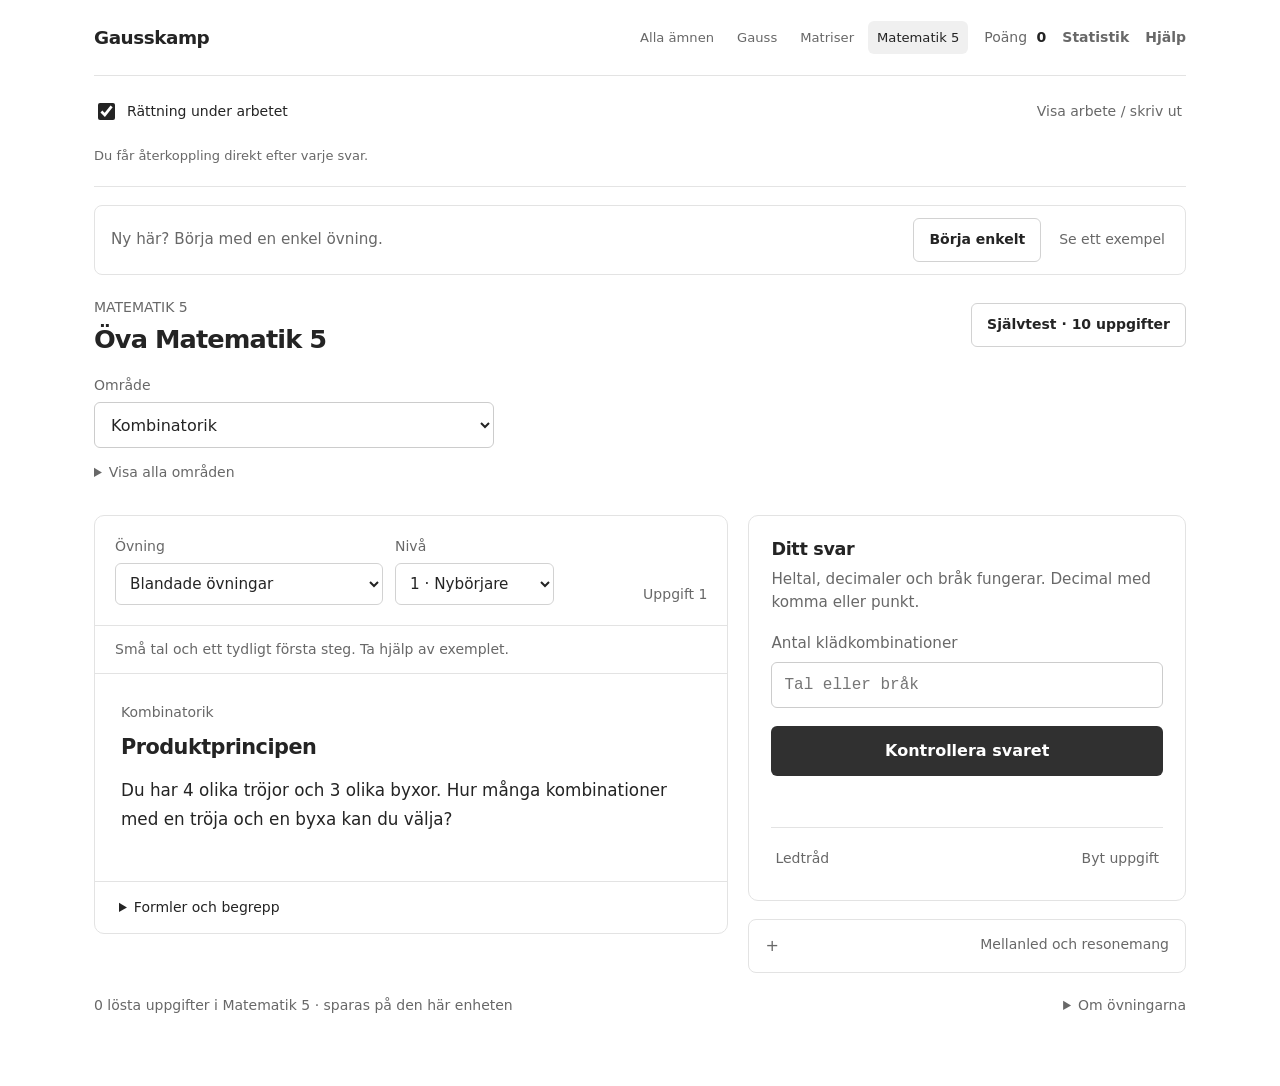
==== math5/index.html @ 0aa0fe4c "Changes" ====
<!doctype html>
<html lang="sv">
  <head>
    <meta charset="utf-8" />
    <meta content="width=device-width, initial-scale=1" name="viewport" />
    <meta content="#242424" name="theme-color" />
    <meta
      content="Öva Matematik 5: kombinatorik, mängdlära, differentialekvationer, derivata och integraler."
      name="description"
    />
    <title>Matematik 5 · Gausskamp</title>
    <link
      href="data:image/svg+xml,%3Csvg xmlns='http://www.w3.org/2000/svg' viewBox='0 0 64 64'%3E%3Crect width='64' height='64' rx='12' fill='%23242424'/%3E%3Cpath d='M14 16v32m36-32v32M22 23h20M22 32h20M22 41h20' stroke='%23ffffff' stroke-width='4' fill='none'/%3E%3C/svg%3E"
      rel="icon"
      type="image/svg+xml"
    />
    <link href="../style.css" rel="stylesheet" />
    <script defer="True" src="../js/shared/shared-utils.js"></script>
    <script defer="True" src="../js/shared/work-review.js"></script>
    <script defer="True" src="../js/shared/practice-shell.js"></script>
    <script defer="True" src="../js/shared/app-api.js"></script>
    <script defer="True" src="../js/math5/math5-engine-generators.js"></script>
    <script defer="True" src="../js/math5/math5-engine.js"></script>
    <script defer="True" src="../js/math5/math5.js"></script>
    <script defer="True" src="../js/shared/learning-guide.js"></script>
    <script defer="True" src="../js/shared/page-entry.js"></script>
  </head>
  <body data-topic="math5">
    <div class="app">
      <header class="site-header">
        <div aria-label="Gausskamp" class="brand">Gausskamp</div>
        <nav aria-label="Övningssidor" class="page-nav">
          <a href="../index.html">Alla ämnen</a><a href="../gauss/">Gauss</a
          ><a href="../matrix/">Matriser</a
          ><a aria-current="page" href="../math5/">Matematik 5</a>
        </nav>
        <div class="header-actions">
          <span class="score-label">Poäng <strong id="score">0</strong></span
          ><button
            aria-label="Visa statistik"
            class="icon-button"
            id="statsButton"
            title="Statistik"
          >
            Statistik</button
          ><button
            aria-label="Visa hjälp"
            class="icon-button"
            id="helpButton"
            title="Hjälp"
          >
            Hjälp
          </button>
        </div>
      </header>
      <div class="work-settings">
        <label
          ><input checked="" id="autoGrade" type="checkbox" /> Rättning under
          arbetet</label
        ><button class="line-button" id="reviewWork">
          Visa arbete / skriv ut
        </button>
        <p id="gradingDescription">
          Du får återkoppling direkt efter varje svar.
        </p>
      </div>
      <section aria-label="Kom igång" class="beginner-start" id="beginnerStart">
        <div class="beginner-start-row">
          <span>Ny här? Börja med en enkel övning.</span
          ><button class="outline-button" id="startSimple">Börja enkelt</button
          ><button
            aria-controls="beginnerExample"
            aria-expanded="false"
            class="line-button"
            id="showGuide"
          >
            Se ett exempel
          </button>
        </div>
        <details class="beginner-example" id="beginnerExample">
          <summary id="guideTitle">Gausselimination, en rad i taget</summary>
          <p id="guideIntro"></p>
          <ol id="guideSteps"></ol>
          <p class="guide-before" id="guideBefore"></p>
        </details>
      </section>
      <section aria-label="Matematik 5" id="math5Surface">
        <div class="course-heading">
          <div>
            <span class="eyebrow">MATEMATIK 5</span>
            <h1>Öva Matematik 5</h1>
          </div>
          <button class="outline-button" id="m5StartTest">
            Självtest · 10 uppgifter
          </button>
        </div>
        <label class="m5-mobile-category" for="m5Area"
          >Område<select id="m5Area"></select
        ></label>
        <details class="area-chooser" id="m5AreaChooser">
          <summary>Visa alla områden</summary>
          <div aria-label="Områden" class="course-topics" id="m5Topics"></div>
        </details>
        <div class="m5-test-bar" hidden="" id="m5TestBar">
          <strong id="m5TestProgress"></strong
          ><span>Rättning när alla svar är sparade.</span
          ><button class="line-button" id="m5EndTest">Avsluta testet</button>
        </div>
        <div class="m5-workspace" id="m5Workspace">
          <main class="board m5-question">
            <div class="board-toolbar">
              <div class="selectors">
                <label>Övning<select id="m5Kind"></select></label
                ><label
                  >Nivå<select id="m5Level">
                    <option value="1">1 · Nybörjare</option>
                    <option value="2">2 · Grund</option>
                    <option value="3">3 · Fortsättning</option>
                    <option value="4">4 · Utmaning</option>
                    <option value="5">5 · Fördjupning</option>
                  </select></label
                >
              </div>
              <span class="m5-task-number" id="m5TaskNumber"></span>
            </div>
            <p class="level-description" id="m5LevelDescription"></p>
            <div class="m5-problem">
              <span class="eyebrow" id="m5CategoryLabel"></span>
              <h2 id="m5QuestionTitle"></h2>
              <p id="m5Prompt"></p>
              <div class="m5-context" id="m5Context"></div>
              <div class="m5-diagram" hidden="" id="m5Diagram"></div>
            </div>
            <details class="m5-reference" id="m5Reference">
              <summary>Formler och begrepp</summary>
              <p id="m5Rule"></p>
            </details>
          </main>
          <aside class="play-column">
            <section class="entry-panel">
              <h2>Ditt svar</h2>
              <p id="m5AnswerInstruction">Skriv egna svar i fälten.</p>
              <div class="m5-fields" id="m5Fields"></div>
              <button class="submit-button" id="m5Submit">
                Kontrollera svaret</button
              ><button class="line-button final-grade" id="m5Grade">
                Rätta svaret
              </button>
              <div
                aria-live="polite"
                class="feedback"
                id="m5Feedback"
                role="status"
              ></div>
              <div class="board-actions">
                <button class="line-button" id="m5Hint">Ledtråd</button
                ><button class="line-button" hidden="" id="m5SolutionButton">
                  Visa lösningsförslag</button
                ><button class="line-button" id="m5Next">Ny uppgift</button>
              </div>
              <p class="m5-hint" hidden="" id="m5HintText"></p>
            </section>
            <details class="history-panel m5-notebook" id="m5Notebook">
              <summary>Mellanled och resonemang</summary>
              <label for="m5Notes">Skriv hur du tänker</label
              ><textarea
                id="m5Notes"
                placeholder="Ett steg per rad…"
                rows="6"
              ></textarea>
              <p>
                Sparas automatiskt och följer med vid utskrift. Fritexten rättas
                inte automatiskt.
              </p>
            </details>
          </aside>
        </div>
        <div class="level-suggestion" hidden="" id="m5LevelSuggestion">
          <p id="m5LevelSuggestionText"></p>
          <button class="outline-button" id="m5LevelUp">
            Prova nästa nivå
          </button>
        </div>
        <section class="m5-solution" hidden="" id="m5Solution">
          <h2>Lösningsförslag</h2>
          <ol id="m5SolutionSteps"></ol>
          <p hidden="" id="m5ProofNotice">
            Kontrollpunkterna rättas automatiskt. Jämför ditt eget bevis med
            lösningsförslaget; resonemanget bedömer du själv.
          </p>
        </section>
        <section
          aria-live="polite"
          class="m5-test-summary"
          hidden=""
          id="m5TestSummary"
        >
          <div class="course-heading">
            <div>
              <span class="eyebrow">SJÄLVTEST</span>
              <h2 id="m5SummaryTitle"></h2>
              <p id="m5SummaryText"></p>
            </div>
            <button class="submit-button" id="m5FinishTest">
              Rätta testet
            </button>
          </div>
          <div id="m5TestResults"></div>
          <div class="board-actions">
            <button class="outline-button" hidden="" id="m5Retry">
              Öva på misstagen</button
            ><button class="line-button" id="m5BackPractice">
              Till fri träning</button
            ><button class="line-button" id="m5PrintTest">
              Visa arbete / skriv ut
            </button>
          </div>
        </section>
        <div class="m5-footer">
          <span id="m5Progress"></span>
          <details>
            <summary>Om övningarna</summary>
            <p>
              Övningar för Matematik 5: diskret matematik,
              differentialekvationer och fördjupning i derivata och integraler.
              Grafteori är ett extraområde. Nivåerna anger övningens svårighet,
              inte betyg. Bevis tränas med kontrollpunkter och eget resonemang.
            </p>
            <a
              href="https://syllabuswebb.skolverket.se/subject/MAT/10/pdf"
              rel="noopener"
              target="_blank"
              >Kursinnehåll hos Skolverket</a
            >
          </details>
        </div>
      </section>
    </div>
    <div class="overlay" hidden="" id="helpOverlay">
      <div
        aria-labelledby="helpTitle"
        aria-modal="true"
        class="modal"
        role="dialog"
      >
        <button aria-label="Stäng" class="modal-close" id="helpClose">×</button
        ><span class="eyebrow">SÅ SPELAR DU</span>
        <h2 id="helpTitle">En rad i taget.</h2>
        <div class="help-list">
          <div>
            <b>01</b>
            <p>Gör vänster sida av matrisen till identitetsmatrisen I.</p>
          </div>
          <div>
            <b>02</b>
            <p>
              Välj en rad och skriv resultatet av
              <strong>en</strong> radoperation. Du får multiplicera raden, lägga
              till en multipel av en annan rad eller byta två rader.
            </p>
          </div>
          <div>
            <b>03</b>
            <p>
              Fyll i hela raden. Skriv heltal eller bråk som
              <strong>−3/2</strong>. Spelet kontrollerar ditt steg, inte vilken
              metod du valde.
            </p>
          </div>
        </div>
        <p class="help-extra">
          På dator: Tab flyttar mellan fält, Enter kontrollerar. På telefon:
          tryck på en rad i matrisen för att välja den. Ledtrådar ges i tre
          nivåer.
        </p>
        <button class="submit-button" id="helpDone">
          Tillbaka till spelet
        </button>
      </div>
    </div>
    <div class="overlay" hidden="" id="statsOverlay">
      <div
        aria-labelledby="statsTitle"
        aria-modal="true"
        class="modal"
        role="dialog"
      >
        <button aria-label="Stäng" class="modal-close" id="statsClose">×</button
        ><span class="eyebrow">DIN STATISTIK</span>
        <h2 id="statsTitle">Så går det.</h2>
        <div class="stats-grid">
          <div>
            <strong id="statSolved">0</strong><span>Lösta uppgifter</span>
          </div>
          <div><strong id="statBest">0</strong><span>Bästa svit</span></div>
          <div>
            <strong id="statChallenge">—</strong><span>Bästa tidskamp</span>
          </div>
          <div><strong id="statDaily">—</strong><span>Dagens bästa</span></div>
        </div>
        <p class="help-extra">Resultaten sparas på den här enheten.</p>
        <button class="submit-button" id="statsDone">Fortsätt spela</button>
      </div>
    </div>
    <div class="overlay" hidden="" id="confirmOverlay">
      <div
        aria-labelledby="confirmTitle"
        aria-modal="true"
        class="modal compact"
        role="dialog"
      >
        <h2 id="confirmTitle">Byta uppgift?</h2>
        <p>Din påbörjade lösning och inmatning ersätts.</p>
        <div class="confirm-actions">
          <button class="line-button" id="cancelReplace">
            Fortsätt med uppgiften</button
          ><button class="submit-button" id="confirmReplace">
            Byt uppgift
          </button>
        </div>
      </div>
    </div>
    <div class="overlay" hidden="" id="reviewOverlay">
      <section
        aria-labelledby="reviewTitle"
        aria-modal="true"
        class="modal work-modal"
        role="dialog"
      >
        <div class="review-toolbar">
          <h2 id="reviewTitle">Ditt arbete</h2>
          <button class="line-button" id="printWork">
            Skriv ut / spara PDF</button
          ><button class="line-button" id="closeReview">Stäng</button>
        </div>
        <p class="review-intro">
          Alla sparade steg, samlade per uppgift. De senaste 30 uppgifterna
          sparas på den här enheten.
        </p>
        <div id="workReports"></div>
      </section>
    </div>
  </body>
</html>
---- style.css ----
:root {
  --ink: #242424;
  --muted: #686868;
  --blue: #303030;
  --cream: #ffffff;
  --paper: #fff;
  --line: #e3e3e3;
  --gold: #efefef;
  --green: #286a50;
  --red: #a43e35;
  --sans: ui-sans-serif, system-ui, -apple-system, BlinkMacSystemFont, "Segoe UI", sans-serif;
  --serif: var(--sans);
  font: 16px/1.5 var(--sans);
  color: var(--ink);
  background: var(--cream);
}
* {
  box-sizing: border-box;
}
html {
  background: #fff;
  color-scheme: light;
}
body {
  margin: 0;
  background: #fff;
  color: #242424;
  min-height: 100vh;
  min-height: 100dvh;
  color-scheme: light;
}
button,
input,
select {
  font: inherit;
}
button {
  cursor: pointer;
}
button:focus-visible,
input:focus-visible,
select:focus-visible,
summary:focus-visible {
  outline: 3px solid #a4a4a4;
  outline-offset: 3px;
}
button:disabled,
select:disabled {
  opacity: 0.48;
  cursor: not-allowed;
}
[hidden] {
  display: none !important;
}
.app {
  background: #fff;
  color: #242424;
  min-height: 100vh;
  min-height: 100dvh;
  max-width: 1140px;
  margin: auto;
  padding: 0 24px 48px;
}
.site-header {
  display: flex;
  align-items: center;
  justify-content: space-between;
  gap: 16px;
  height: 76px;
  border-bottom: 1px solid var(--line);
}
.brand {
  font-size: 1.15rem;
  font-weight: 750;
  letter-spacing: -0.025em;
}
.header-actions {
  display: flex;
  gap: 16px;
  align-items: center;
}
.score-label {
  font-size: 0.875rem;
  color: var(--muted);
  white-space: nowrap;
}
.score-label strong {
  color: var(--ink);
  font-weight: 650;
  margin-left: 5px;
}
.icon-button {
  background: none;
  border: 0;
  padding: 9px 0;
  color: var(--muted);
  font-size: 0.875rem;
  font-weight: 550;
}
.icon-button:hover {
  color: var(--blue);
}
.mode-nav {
  display: flex;
  gap: 6px;
  align-items: center;
  flex-wrap: wrap;
  padding: 20px 0 0;
}
.mode {
  border: 0;
  background: transparent;
  color: var(--muted);
  border-radius: 7px;
  font-size: 0.875rem;
  padding: 10px 14px;
  font-weight: 550;
  min-height: 42px;
}
.mode.active {
  background: #e9e9e9;
  color: var(--blue);
  font-weight: 650;
}
.mode:hover {
  background: #efefef;
}
.custom-mode {
  margin-left: auto;
}
.game-banner {
  display: flex;
  justify-content: space-between;
  gap: 20px;
  align-items: end;
  padding: 24px 0 20px;
}
.eyebrow {
  font-size: 0.875rem;
  color: var(--muted);
  font-weight: 450;
  letter-spacing: 0;
}
h1 {
  font-size: 1.6rem;
  line-height: 1.25;
  font-weight: 650;
  letter-spacing: -0.035em;
  margin: 7px 0;
}
#gameDescription {
  margin: 0;
  color: var(--muted);
  font-size: 0.95rem;
}
.banner-side {
  color: var(--muted);
  font-size: 0.875rem;
  white-space: nowrap;
  padding-bottom: 2px;
}
.challenge-hud {
  display: flex;
  align-items: center;
  justify-content: space-between;
  gap: 16px;
  padding: 13px 18px;
  border: 1px solid var(--line);
  border-bottom: 0;
  background: #f0f0f0;
  border-radius: 10px 10px 0 0;
  font-size: 0.875rem;
  color: var(--blue);
  font-weight: 600;
}
.challenge-hud #hearts {
  letter-spacing: 0.13em;
}
.hud-time {
  display: flex;
  align-items: center;
  gap: 14px;
}
.hud-time #timer {
  font-variant-numeric: tabular-nums;
}
.pause-button {
  border: 0;
  background: transparent;
  color: var(--blue);
  padding: 5px;
  font-size: 0.875rem;
}
.game-layout {
  display: grid;
  grid-template-columns: minmax(0, 1.45fr) minmax(300px, 1fr);
  gap: 20px;
  align-items: start;
}
.board {
  min-width: 0;
  background: var(--paper);
  border: 1px solid var(--line);
  border-radius: 10px;
  overflow: hidden;
}
.board-toolbar {
  display: flex;
  justify-content: space-between;
  gap: 14px;
  align-items: end;
  padding: 20px;
  border-bottom: 1px solid var(--line);
}
.selectors {
  display: flex;
  gap: 12px;
  flex-wrap: wrap;
  min-width: 0;
}
.selectors label,
.custom-options label {
  display: grid;
  gap: 6px;
  font-size: 0.875rem;
  color: var(--muted);
  font-weight: 450;
  min-width: 0;
}
.selectors select,
.custom-options select,
.row-select select {
  height: 42px;
  border: 1px solid #d2d2d2;
  background: #fff;
  color: var(--ink);
  border-radius: 6px;
  padding: 0 10px;
  font-size: 0.95rem;
  max-width: 100%;
  font-weight: 450;
}
.step-pill {
  font-size: 0.875rem;
  color: var(--muted);
  white-space: nowrap;
  padding-bottom: 10px;
}
.step-pill span {
  font-weight: 600;
  color: var(--ink);
}
.matrix-panel {
  background: #fff;
  overflow: hidden;
}
.matrix-top {
  display: flex;
  justify-content: space-between;
  padding: 18px 22px 0;
  font-size: 0.875rem;
  color: var(--muted);
}
.matrix-top span:last-child {
  font-family: ui-monospace, SFMono-Regular, Consolas, monospace;
}
.matrix-scroller {
  overflow-x: auto;
  padding: 30px 20px 34px;
}
.matrix {
  display: grid;
  grid-template-columns: repeat(var(--cols), minmax(36px, 1fr));
  gap: 5px;
  position: relative;
  padding: 8px 18px;
  max-width: 560px;
  margin: auto;
}
.matrix:before,
.matrix:after {
  content: "";
  position: absolute;
  top: 0;
  bottom: 0;
  width: 8px;
  border-top: 1.5px solid #969696;
  border-bottom: 1.5px solid #969696;
}
.matrix:before {
  left: 0;
  border-left: 1.5px solid #969696;
}
.matrix:after {
  right: 0;
  border-right: 1.5px solid #969696;
}
.matrix-cell {
  min-height: 48px;
  display: grid;
  place-items: center;
  font:
    500 1.2rem/1.25 ui-monospace,
    SFMono-Regular,
    Consolas,
    monospace;
  font-variant-numeric: tabular-nums;
  border-radius: 4px;
  user-select: none;
  cursor: pointer;
}
.matrix-cell.aug {
  border-left: 1px solid #aaaaaa;
  border-radius: 0;
}
.matrix-cell.current {
  background: #eeeeee;
  color: var(--blue);
}
.matrix-cell:hover {
  background: #e5e5e5;
}
.matrix-bottom {
  padding: 15px 20px;
  border-top: 1px solid var(--line);
  font-size: 0.875rem;
  color: var(--muted);
  background: #fafafa;
}
.play-column {
  min-width: 0;
  display: grid;
  gap: 18px;
}
.entry-panel {
  background: var(--paper);
  border: 1px solid var(--line);
  border-radius: 10px;
  padding: 22px;
}
.entry-panel h2 {
  font-size: 1.1rem;
  line-height: 1.3;
  font-weight: 650;
  letter-spacing: -0.02em;
  margin: 0 0 7px;
}
.entry-panel p {
  color: var(--muted);
  font-size: 0.95rem;
  margin: 0 0 18px;
}
.row-select {
  display: flex;
  align-items: center;
  gap: 12px;
  justify-content: space-between;
}
.row-select label {
  font-size: 0.95rem;
  color: var(--muted);
}
.row-select select {
  min-width: 100px;
}
.entry-grid {
  display: grid;
  grid-template-columns: repeat(var(--cols), minmax(0, 1fr));
  gap: 6px;
  margin: 14px 0;
}
.entry-grid input {
  min-width: 0;
  width: 100%;
  height: 48px;
  text-align: center;
  background: #fff;
  border: 1px solid #d2d2d2;
  border-radius: 5px;
  color: var(--ink);
  padding: 3px 2px;
  font:
    500 1rem/1 ui-monospace,
    SFMono-Regular,
    Consolas,
    monospace;
  font-variant-numeric: tabular-nums;
}
.entry-grid input.aug-input {
  border-left: 2px solid #8d8d8d;
}
.entry-grid input.wrong {
  border-color: #c15c50;
  background: #fff0ec;
}
.entry-grid input::placeholder {
  color: #a0a0a0;
}
.submit-button {
  display: block;
  width: 100%;
  border: 0;
  border-radius: 6px;
  padding: 13px 16px;
  background: var(--blue);
  color: #fff;
  font-weight: 600;
  text-align: center;
  min-height: 46px;
}
.submit-button:hover {
  background: #171717;
}
.entry-foot {
  font-size: 0.875rem;
  color: var(--muted);
  line-height: 1.5;
  margin-top: 10px;
}
.entry-foot strong {
  font-weight: 500;
  color: var(--ink);
}
.feedback {
  padding: 12px 0 0;
  font-size: 0.875rem;
  color: var(--muted);
  min-height: 35px;
}
.feedback.good {
  color: var(--green);
}
.feedback.bad {
  color: var(--red);
}
.feedback.win {
  color: var(--green);
  font-weight: 600;
}
.board-actions {
  display: flex;
  gap: 10px;
  flex-wrap: wrap;
  margin-top: 16px;
  padding-top: 12px;
  border-top: 1px solid var(--line);
}
.line-button {
  background: none;
  border: 0;
  border-radius: 4px;
  padding: 7px 4px;
  font-size: 0.875rem;
  color: var(--muted);
  font-weight: 500;
  min-height: 38px;
}
.line-button:hover {
  color: var(--blue);
}
.line-button:last-child {
  margin-left: auto;
}
.history-panel {
  border: 1px solid var(--line);
  border-radius: 8px;
  background: var(--paper);
  font-size: 0.875rem;
  padding: 0 16px;
}
.history-panel summary {
  cursor: pointer;
  display: flex;
  justify-content: space-between;
  gap: 10px;
  padding: 14px 0;
  color: var(--muted);
  list-style: none;
}
.history-panel summary:before {
  content: "+";
  color: var(--muted);
  font-size: 1rem;
}
.history-panel[open] summary:before {
  content: "−";
}
.history-panel summary span:first-child {
  margin-right: auto;
}
.history-panel summary span:last-child {
  font-size: 0.875rem;
  color: #797979;
}
.empty-history {
  color: var(--muted);
  margin: 4px 0 15px;
}
.history-panel ol {
  padding-left: 23px;
  margin: 0 0 14px;
  max-height: 240px;
  overflow: auto;
}
.history-panel li {
  padding: 7px 0;
  border-top: 1px solid var(--line);
  font:
    0.875rem/1.5 ui-monospace,
    SFMono-Regular,
    Consolas,
    monospace;
  overflow-wrap: anywhere;
}
.history-panel li::marker {
  color: var(--muted);
}
.overlay {
  position: fixed;
  inset: 0;
  z-index: 20;
  background: #20202070;
  display: grid;
  place-items: center;
  padding: 18px;
  overflow: auto;
}
.modal {
  background: #fff;
  border: 1px solid var(--line);
  border-radius: 12px;
  width: min(100%, 530px);
  padding: 28px;
  position: relative;
  max-height: calc(100dvh - 36px);
  overflow: auto;
  box-shadow: 0 15px 60px #2020201f;
}
.modal.compact {
  max-width: 380px;
}
.modal h2 {
  font-size: 1.6rem;
  line-height: 1.2;
  font-weight: 650;
  letter-spacing: -0.035em;
  margin: 10px 0 14px;
  padding-right: 20px;
}
.modal p {
  color: var(--muted);
  margin: 0 0 18px;
}
.modal .submit-button {
  margin-top: 18px;
}
.modal-close {
  position: absolute;
  top: 12px;
  right: 12px;
  background: none;
  border: 0;
  color: var(--muted);
  font-size: 1.7rem;
  line-height: 1;
  padding: 6px 10px;
}
.help-list {
  border-top: 1px solid var(--line);
}
.help-list > div {
  display: grid;
  grid-template-columns: 28px 1fr;
  gap: 10px;
  border-bottom: 1px solid var(--line);
  padding: 14px 0;
}
.help-list b {
  color: var(--muted);
  font-size: 0.875rem;
  font-weight: 500;
}
.help-list p {
  margin: 0;
  font-size: 0.95rem;
  color: var(--ink);
}
.modal .help-extra {
  font-size: 0.875rem;
  margin: 18px 0;
}
.stats-grid {
  display: grid;
  grid-template-columns: 1fr 1fr;
  gap: 10px;
}
.stats-grid > div {
  background: #f6f6f6;
  border-radius: 6px;
  padding: 18px;
}
.stats-grid strong {
  display: block;
  font-size: 1.65rem;
  line-height: 1.2;
  font-weight: 600;
}
.stats-grid span {
  font-size: 0.875rem;
  color: var(--muted);
}
.result-solution {
  border: 1px solid var(--line);
  border-radius: 6px;
  background: #fafafa;
  padding: 14px;
  font:
    0.95rem/1.6 ui-monospace,
    SFMono-Regular,
    Consolas,
    monospace;
  overflow-wrap: anywhere;
}
.custom-options {
  display: flex;
  gap: 14px;
  margin: 18px 0;
}
.custom-grid {
  display: grid;
  gap: 6px;
}
.custom-row {
  display: grid;
  grid-template-columns: repeat(var(--cols), minmax(0, 1fr));
  gap: 6px;
}
.custom-row input {
  width: 100%;
  min-width: 0;
  height: 44px;
  text-align: center;
  background: #fff;
  border: 1px solid #d2d2d2;
  border-radius: 5px;
  padding: 3px;
  font-size: 1rem;
}
.custom-row input.aug-input {
  border-left: 2px solid #8d8d8d;
}
.form-error {
  color: var(--red);
  font-size: 0.875rem;
  margin-top: 10px;
  min-height: 20px;
}
@media (max-width: 760px) {
  .app {
    max-width: 630px;
    padding: 0 18px 35px;
  }
  .game-layout {
    grid-template-columns: 1fr;
    gap: 14px;
  }
  .play-column {
    display: contents;
  }
  .entry-panel {
    grid-row: 2;
  }
  .history-panel {
    grid-row: 3;
  }
  .banner-side {
    display: none;
  }
  .game-banner {
    padding: 20px 0 16px;
  }
  .board-toolbar {
    padding: 16px;
  }
  .matrix-scroller {
    padding: 23px 16px;
  }
  .entry-panel {
    padding: 18px;
  }
  .entry-grid input {
    height: 50px;
  }
  .challenge-hud {
    font-size: 0.875rem;
    padding: 12px;
    gap: 10px;
  }
  .hud-time {
    gap: 8px;
  }
}
@media (max-width: 440px) {
  .app {
    padding: 0 14px 28px;
  }
  .site-header {
    height: 66px;
  }
  .header-actions {
    gap: 12px;
  }
  .score-label {
    display: none;
  }
  .brand {
    font-size: 1.05rem;
  }
  .mode-nav {
    display: grid;
    grid-template-columns: 1fr 1fr;
    gap: 5px;
    padding-top: 14px;
  }
  .mode {
    text-align: center;
    padding: 8px 9px;
  }
  .custom-mode {
    margin-left: 0;
  }
  .game-banner h1 {
    font-size: 1.4rem;
  }
  .selectors {
    gap: 8px;
  }
  .selectors label:first-child {
    flex: 1;
  }
  .selectors select {
    font-size: 0.875rem;
    padding: 0 6px;
  }
  .board-toolbar {
    gap: 8px;
  }
  .matrix-scroller {
    padding: 22px 10px;
  }
  .matrix {
    grid-template-columns: repeat(var(--cols), minmax(32px, 1fr));
    gap: 3px;
    padding: 7px 12px;
  }
  .matrix-cell {
    min-height: 42px;
    font-size: 1rem;
  }
  .matrix-top {
    padding: 15px 16px 0;
  }
  .matrix-bottom {
    padding: 13px 16px;
  }
  .entry-panel {
    padding: 16px;
  }
  .entry-grid {
    gap: 4px;
  }
  .entry-grid input {
    font-size: 0.95rem;
  }
  .modal {
    padding: 24px;
  }
  .challenge-hud {
    flex-wrap: wrap;
  }
  .stats-grid > div {
    padding: 14px;
  }
}

.row-comparison {
  margin-top: 16px;
  color: var(--muted);
  font-size: 0.875rem;
}
.current-row {
  display: grid;
  grid-template-columns: repeat(var(--cols), minmax(0, 1fr));
  gap: 6px;
  margin: 7px 0 12px;
}
.current-row span {
  text-align: center;
  font:
    500 0.95rem/1.5 ui-monospace,
    monospace;
  padding: 7px 2px;
  background: #f7f7f7;
  border-radius: 4px;
}
.aug-value {
  border-left: 2px solid #999;
}
.input-tools {
  display: flex;
  gap: 7px;
  margin: 0 0 14px;
}
.input-tools button {
  min-height: 42px;
  min-width: 44px;
  padding: 7px 12px;
  border: 1px solid var(--line);
  border-radius: 5px;
  background: #fff;
  color: var(--ink);
  font-size: 1rem;
}
.input-tools button:last-child {
  font-size: 0.875rem;
  margin-left: auto;
}
.snapshot {
  margin: 9px 0 12px;
}
.snapshot-label {
  font: 400 0.875rem var(--sans);
  color: var(--muted);
  margin: 6px 0;
}
.snapshot-grid {
  display: grid;
  grid-template-columns: repeat(var(--cols), minmax(0, 1fr));
  gap: 4px;
  background: #f7f7f7;
  border-radius: 5px;
  padding: 8px;
}
.snapshot-grid span {
  text-align: center;
  font:
    0.875rem/1.6 ui-monospace,
    monospace;
  padding: 3px;
  overflow-wrap: anywhere;
}
.history-panel li details summary {
  font:
    0.875rem/1.5 ui-monospace,
    monospace;
  display: list-item;
  padding: 6px 0;
  color: var(--ink);
  list-style: disclosure-closed;
}
.history-panel li details summary:before {
  content: none;
}
.history-panel li details[open] summary {
  list-style: disclosure-open;
}
.confirm-actions {
  display: flex;
  flex-direction: column;
  gap: 8px;
}
.confirm-actions .submit-button {
  margin-top: 0;
}
.confirm-actions .line-button {
  text-align: center;
  min-height: 44px;
}
@media (pointer: fine) {
  .input-tools {
    display: none;
  }
}
.topic-bar {
  display: flex;
  align-items: center;
  gap: 12px;
  padding: 20px 0 0;
  font-size: 0.95rem;
  color: var(--muted);
}
.topic-bar select {
  max-width: 100%;
  min-height: 42px;
  padding: 8px 12px;
  border: 1px solid #d2d2d2;
  background: #fff;
  border-radius: 6px;
  color: var(--ink);
}
.operands {
  display: flex;
  flex-wrap: wrap;
  gap: 24px;
  justify-content: center;
  padding: 25px 20px;
}
.operand {
  min-width: 0;
  flex: 1 1 190px;
  max-width: 380px;
}
.operand h2 {
  font-size: 1rem;
  font-weight: 550;
  margin: 0 0 12px;
  color: var(--muted);
}
.operand .matrix {
  grid-template-columns: repeat(var(--cols), minmax(28px, 1fr));
  padding: 8px 13px;
}
.operand .matrix-cell {
  cursor: default;
  min-height: 43px;
  background: none;
}
.ops-answer {
  display: grid;
  grid-template-columns: repeat(var(--cols), minmax(0, 1fr));
  gap: 7px;
  margin: 16px 0;
}
.ops-answer input {
  min-width: 0;
  width: 100%;
  height: 49px;
  border: 1px solid #cfd6df;
  border-radius: 5px;
  padding: 4px;
  text-align: center;
  color: var(--ink);
  background: #fff;
  font:
    500 1rem ui-monospace,
    monospace;
}
.ops-answer input.wrong {
  border-color: #b34a3d;
  background: #fff1ee;
}
.ops-answer input.correct {
  border-color: #8aaf99;
  background: #f4f9f5;
}
.operation-rule {
  font-size: 0.95rem;
  color: var(--muted);
  margin: 4px 0 18px;
}
.calculation-label {
  display: flex;
  gap: 12px;
  align-items: center;
  font-size: 0.875rem;
  color: var(--muted);
}
.calculation-label select {
  border: 1px solid #d2d2d2;
  border-radius: 5px;
  background: #fff;
  padding: 7px;
  min-width: 85px;
}
.calculation-text {
  margin: 18px 0 0 !important;
  font:
    500 0.95rem/1.7 ui-monospace,
    monospace !important;
  color: var(--ink) !important;
  overflow-wrap: anywhere;
}
@media (max-width: 760px) {
  #operationsSurface .entry-panel {
    grid-row: auto;
  }
  #operationsSurface .history-panel {
    grid-row: auto;
  }
  .operands {
    gap: 18px;
    padding: 20px 16px;
  }
  .operand {
    flex-basis: 140px;
  }
  .topic-bar {
    display: grid;
    gap: 6px;
  }
  .topic-bar select {
    width: 100%;
  }
}
.work-settings {
  display: flex;
  align-items: center;
  gap: 16px;
  flex-wrap: wrap;
  padding: 16px 0 20px;
  border-bottom: 1px solid var(--border, #e4e4e4);
  margin-bottom: 18px;
}
.work-settings label {
  display: flex;
  align-items: center;
  gap: 9px;
  font-size: 14px;
}
.work-settings input {
  accent-color: #242424;
  width: 17px;
  height: 17px;
}
.work-settings p {
  flex-basis: 100%;
  margin: 0;
  color: var(--muted);
  font-size: 13px;
}
.work-settings button {
  margin-left: auto;
}
.final-grade {
  width: 100%;
  margin-top: 12px;
  padding: 12px;
  border: 1px solid #ddd;
  border-radius: 8px;
}
.work-modal {
  width: min(860px, 100%);
  max-width: 860px;
}
.review-toolbar {
  display: flex;
  align-items: center;
  gap: 16px;
  flex-wrap: wrap;
}
.review-toolbar h2 {
  margin: 0 auto 0 0;
}
.review-intro,
.report-status {
  color: var(--muted);
  font-size: 14px;
}
.work-report {
  border-top: 1px solid #ddd;
  padding: 24px 0;
}
.work-report h3 {
  font-size: 20px;
  margin: 0;
}
.report-step {
  margin: 20px 0;
  break-inside: avoid;
}
.report-step h4 {
  font-size: 14px;
  font-weight: 500;
  margin: 0 0 10px;
}
.report-step .snapshot-grid {
  width: max-content;
  max-width: 100%;
  overflow-x: auto;
}
.report-step p {
  font-size: 13px;
  color: var(--muted);
}
#resultReview {
  margin: 12px 0;
  width: 100%;
}
@media (max-width: 600px) {
  .work-settings {
    gap: 12px;
  }
  .work-settings button {
    margin-left: 0;
  }
  .review-toolbar {
    gap: 12px;
  }
  .review-toolbar h2 {
    flex-basis: 100%;
  }
  .work-modal {
    padding: 22px 16px;
  }
  .report-step .snapshot-grid {
    font-size: 14px;
  }
}
.page-nav {
  display: flex;
  align-items: center;
  gap: 5px;
  margin-left: auto;
}
.page-nav a {
  padding: 7px 9px;
  border-radius: 6px;
  color: var(--muted);
  font-size: 0.82rem;
  text-decoration: none;
  white-space: nowrap;
}
.page-nav a:hover,
.page-nav a[aria-current="page"] {
  background: #f0f0f0;
  color: var(--ink);
}
.brand-link {
  color: var(--ink);
  text-decoration: none;
}
.landing-content {
  max-width: 900px;
  margin: 100px auto 70px;
}
.landing-content > h1 {
  margin-top: 12px;
  font-size: clamp(2rem, 5vw, 3rem);
}
.landing-intro {
  max-width: 620px;
  margin: 12px 0 36px;
  color: var(--muted);
}
.topic-cards {
  display: grid;
  grid-template-columns: repeat(3, minmax(0, 1fr));
  gap: 16px;
}
.topic-card {
  display: flex;
  min-height: 235px;
  flex-direction: column;
  padding: 22px;
  border: 1px solid var(--line);
  border-radius: 10px;
  color: inherit;
  text-decoration: none;
  transition: border-color 120ms ease, transform 120ms ease;
}
.topic-card:hover {
  border-color: #aaa;
  transform: translateY(-2px);
}
.topic-card-number {
  color: var(--muted);
  font-size: 0.8rem;
}
.topic-card-title {
  margin-top: 16px;
  font-size: 1.15rem;
  font-weight: 650;
}
.topic-card-description {
  margin-top: 8px;
  color: var(--muted);
  font-size: 0.9rem;
}
.topic-card-action {
  display: flex;
  justify-content: space-between;
  margin-top: auto;
  padding-top: 22px;
  font-size: 0.9rem;
  font-weight: 600;
}
.landing-footer {
  padding: 20px 0;
  border-top: 1px solid var(--line);
  color: var(--muted);
  font-size: 0.85rem;
}
@media (max-width: 760px) {
  .page-nav {
    gap: 0;
  }
  .page-nav a {
    padding: 6px;
    font-size: 0.75rem;
  }
  .header-actions {
    gap: 10px;
  }
  .topic-cards {
    grid-template-columns: 1fr;
  }
  .topic-card {
    min-height: 180px;
  }
  .landing-content {
    margin: 55px auto 40px;
  }
}
@media (max-width: 440px) {
  .page-nav a:first-child {
    display: none;
  }
  .page-nav a {
    padding: 4px 3px;
    font-size: 0.68rem;
  }
  .site-header {
    gap: 5px;
  }
  .brand {
    font-size: 0.95rem;
  }
  .header-actions {
    gap: 5px;
  }
}
@media print {
  @page {
    margin: 16mm;
  }
  html,
  body {
    background: #fff !important;
    color: #000 !important;
  }
  .app,
  body > .overlay,
  body > .app > .overlay {
    display: none !important;
  }
  #reviewOverlay {
    display: block !important;
    position: static !important;
    background: #fff !important;
    padding: 0 !important;
    overflow: visible !important;
  }
  .work-modal {
    width: 100% !important;
    max-width: none !important;
    max-height: none !important;
    overflow: visible !important;
    box-shadow: none !important;
    border: none !important;
    padding: 0 !important;
  }
  .review-toolbar button,
  .review-intro {
    display: none !important;
  }
  .work-report {
    break-before: page;
    border: 0;
    padding: 0;
  }
  .work-report:first-child {
    break-before: auto;
  }
  .report-step {
    break-inside: avoid;
  }
  .snapshot-grid {
    overflow: visible !important;
    max-width: none !important;
  }
  .report-status,
  .report-step p {
    color: #333 !important;
  }
}
/* Mathematics practice: quiet cards, clear question, room for working. */
.course-heading {
  display: flex;
  align-items: center;
  justify-content: space-between;
  gap: 18px;
  padding: 14px 0 20px;
}
.course-heading h1 {
  margin: 5px 0 0;
}
.outline-button {
  background: #fff;
  border: 1px solid #d2d2d2;
  border-radius: 6px;
  min-height: 44px;
  padding: 10px 15px;
  color: var(--ink);
  font-size: 0.875rem;
  font-weight: 550;
}
.outline-button:hover {
  background: #f7f7f7;
}
.course-topics {
  display: grid;
  grid-template-columns: repeat(3, minmax(0, 1fr));
  gap: 10px;
  margin: 0 0 26px;
}
.course-topic {
  display: flex;
  flex-direction: column;
  gap: 5px;
  text-align: left;
  border: 1px solid var(--line);
  border-radius: 8px;
  background: #fff;
  padding: 15px 16px;
  min-height: 82px;
  color: var(--ink);
}
.course-topic strong {
  font-size: 0.95rem;
  font-weight: 600;
}
.course-topic span {
  font-size: 0.875rem;
  color: var(--muted);
  line-height: 1.4;
}
.course-topic:hover {
  border-color: #aaa;
}
.course-topic.selected {
  border-color: #353535;
  background: #f7f7f7;
  box-shadow: inset 3px 0 #353535;
}
.m5-workspace {
  display: grid;
  grid-template-columns: minmax(0, 1.45fr) minmax(300px, 1fr);
  gap: 20px;
  align-items: start;
}
.m5-task-number {
  font-size: 0.875rem;
  color: var(--muted);
  white-space: nowrap;
}
.m5-problem {
  padding: 26px;
}
.m5-problem h2 {
  font-size: 1.3rem;
  line-height: 1.35;
  margin: 9px 0 15px;
  font-weight: 600;
  letter-spacing: -0.025em;
}
.m5-problem > p {
  font-size: 1.05rem;
  line-height: 1.75;
  margin: 0;
  overflow-wrap: anywhere;
}
.m5-context {
  font-family: ui-monospace, SFMono-Regular, Consolas, monospace;
  font-size: 0.95rem;
  line-height: 1.7;
  margin-top: 20px;
  overflow-wrap: anywhere;
}
.m5-context p {
  margin: 6px 0;
}
.m5-diagram {
  max-width: 360px;
  margin: 20px auto 0;
}
.m5-diagram svg {
  display: block;
  width: 100%;
  height: auto;
  font: 15px var(--sans);
}
.m5-reference {
  border-top: 1px solid var(--line);
  padding: 15px 24px;
  font-size: 0.875rem;
  color: var(--muted);
}
.m5-reference summary {
  cursor: pointer;
  color: var(--ink);
}
.m5-reference p {
  line-height: 1.8;
  margin: 12px 0 4px;
}
.m5-fields {
  display: grid;
  gap: 14px;
  margin: 18px 0;
}
.m5-fields label {
  display: grid;
  gap: 7px;
  font-size: 0.875rem;
  color: var(--muted);
}
.m5-fields input {
  width: 100%;
  min-width: 0;
  min-height: 46px;
  border: 1px solid #ccc;
  background: #fff;
  border-radius: 6px;
  padding: 10px 12px;
  color: var(--ink);
  font:
    16px ui-monospace,
    SFMono-Regular,
    Consolas,
    monospace;
}
.m5-fields input.wrong {
  border-color: #b9574a;
  background: #fff7f5;
}
.m5-fields input.correct {
  border-color: #6c917f;
}
.m5-fields input:disabled {
  opacity: 1;
  background: #fafafa;
}
.m5-notebook label {
  display: block;
  font-size: 0.875rem;
  color: var(--muted);
  margin: 4px 0 8px;
}
.m5-notebook textarea {
  width: 100%;
  display: block;
  resize: vertical;
  min-height: 140px;
  border: 1px solid #ccc;
  border-radius: 6px;
  padding: 12px;
  background: #fff;
  color: var(--ink);
  font: 16px/1.7 var(--sans);
}
textarea:focus-visible {
  outline: 3px solid #a4a4a4;
  outline-offset: 3px;
}
.m5-notebook p {
  font-size: 0.875rem;
  color: var(--muted);
  margin: 10px 0 16px;
}
.entry-panel .m5-hint {
  margin: 16px 0 0;
  padding: 12px;
  border-left: 2px solid #888;
  background: #fafafa;
  color: var(--ink);
  font-size: 0.95rem;
}
.m5-solution {
  margin: 24px 0;
  border: 1px solid var(--line);
  border-radius: 8px;
  padding: 22px 26px;
}
.m5-solution h2,
.m5-test-summary h2 {
  font-size: 1.25rem;
  font-weight: 600;
  margin: 0 0 12px;
}
.m5-solution ol {
  padding-left: 22px;
  margin: 0;
  line-height: 1.85;
}
.m5-solution li {
  margin-bottom: 9px;
  overflow-wrap: anywhere;
}
.m5-solution p {
  color: var(--muted);
  font-size: 0.875rem;
  margin: 16px 0 0;
}
.m5-test-bar {
  display: flex;
  align-items: center;
  gap: 20px;
  border: 1px solid var(--line);
  border-radius: 8px;
  padding: 12px 18px;
  margin: 0 0 20px;
  font-size: 0.875rem;
}
.m5-test-bar span {
  color: var(--muted);
}
.m5-test-bar button {
  margin-left: auto;
}
.m5-test-summary {
  border: 1px solid var(--line);
  border-radius: 10px;
  padding: 24px;
}
.m5-test-summary .course-heading {
  padding: 0 0 20px;
  align-items: start;
}
.m5-test-summary .course-heading .submit-button {
  width: auto;
  white-space: nowrap;
}
.m5-test-summary .course-heading p {
  margin: 0;
  color: var(--muted);
}
#m5TestResults > details {
  border-top: 1px solid var(--line);
  padding: 14px 0;
}
#m5TestResults summary {
  cursor: pointer;
  font-weight: 550;
}
#m5TestResults p {
  margin: 12px 0;
  line-height: 1.7;
}
#m5TestResults ol {
  line-height: 1.8;
}
#m5TestResults details details {
  background: #fafafa;
  padding: 12px;
  margin-top: 12px;
  border-radius: 6px;
}
.m5-written-notes {
  white-space: pre-wrap;
  padding: 12px;
  background: #fafafa;
}
.m5-footer {
  display: flex;
  gap: 20px;
  justify-content: space-between;
  align-items: start;
  padding: 22px 0;
  color: var(--muted);
  font-size: 0.875rem;
}
.m5-footer details {
  max-width: 450px;
}
.m5-footer summary {
  cursor: pointer;
  text-align: right;
}
.m5-footer p {
  line-height: 1.7;
}
.m5-footer a {
  color: var(--ink);
}
.report-text p {
  white-space: pre-wrap;
  font-size: 15px;
  color: #242424;
  line-height: 1.75;
  overflow-wrap: anywhere;
}
.report-text h4 {
  font-weight: 600;
}
@media (max-width: 760px) {
  .course-topics {
    grid-template-columns: repeat(2, minmax(0, 1fr));
    gap: 8px;
  }
  .course-topic {
    padding: 12px;
    min-height: 88px;
  }
  .course-topic strong {
    font-size: 0.875rem;
  }
  .m5-workspace {
    grid-template-columns: minmax(0, 1fr);
  }
  .m5-problem {
    padding: 22px 18px;
  }
  .m5-problem > p {
    font-size: 1rem;
  }
  .m5-task-number {
    display: none;
  }
  .course-heading {
    flex-wrap: wrap;
  }
  .course-heading > .outline-button {
    width: 100%;
  }
  .m5-test-bar {
    flex-wrap: wrap;
    gap: 8px 12px;
  }
  .m5-test-bar span {
    flex-basis: 100%;
    order: 3;
  }
  .m5-test-summary {
    padding: 18px;
  }
  .m5-test-summary .course-heading {
    flex-direction: column;
  }
  .m5-test-summary .course-heading .submit-button {
    width: 100%;
  }
  .m5-footer {
    flex-direction: column;
    gap: 14px;
  }
  .m5-footer summary {
    text-align: left;
  }
}
@media print {
  .report-text p {
    color: #000 !important;
    font-size: 11pt;
  }
  .report-text {
    break-inside: auto;
  }
  .report-text h4 {
    break-after: avoid;
  }
}
.m5-mobile-category {
  display: none;
}
.m5-mobile-category select {
  width: 100%;
  min-height: 46px;
  border: 1px solid #ccc;
  border-radius: 6px;
  background: #fff;
  padding: 8px 12px;
  color: var(--ink);
  font-size: 16px;
}
@media (max-width: 760px) {
  .m5-mobile-category {
    display: grid;
    gap: 6px;
    margin: 0 0 18px;
    font-size: 0.875rem;
    color: var(--muted);
  }
  .course-topics {
    display: none;
  }
}
.beginner-start {
  border: 1px solid var(--line);
  border-radius: 8px;
  margin: 0 0 20px;
  background: #fff;
}
.beginner-start-row {
  display: flex;
  align-items: center;
  gap: 14px;
  padding: 12px 16px;
  flex-wrap: wrap;
}
.beginner-start-row > span {
  margin-right: auto;
  font-size: 0.95rem;
  color: var(--muted);
}
.beginner-start-row .line-button {
  margin: 0;
}
.beginner-example {
  border-top: 1px solid var(--line);
  padding: 14px 18px;
}
.beginner-example:not([open]) {
  display: none;
}
.beginner-example summary {
  font-size: 1.05rem;
  font-weight: 600;
  cursor: pointer;
}
.beginner-example p {
  font-size: 1rem;
  line-height: 1.7;
  max-width: 850px;
  margin: 12px 0;
}
.beginner-example ol {
  padding-left: 22px;
  margin: 14px 0;
  line-height: 1.8;
  max-width: 850px;
}
.beginner-example li {
  margin: 7px 0;
}
.beginner-example .guide-before {
  font-size: 0.875rem;
  color: var(--muted);
  margin-bottom: 0;
}
.m5-mobile-category {
  display: grid;
  gap: 6px;
  width: min(100%, 400px);
  font-size: 0.875rem;
  color: var(--muted);
  margin: 0 0 14px;
}
.area-chooser {
  margin: 0 0 20px;
}
.area-chooser > summary {
  font-size: 0.875rem;
  color: var(--muted);
  cursor: pointer;
  margin-bottom: 12px;
}
.course-heading {
  padding-top: 0;
}
.level-description {
  margin: 0;
  padding: 12px 20px;
  color: var(--muted);
  font-size: 0.875rem;
  border-bottom: 1px solid var(--line);
  line-height: 1.6;
}
.m5-field-status {
  font-size: 0.875rem;
  color: var(--ink);
}
.level-suggestion {
  display: flex;
  justify-content: space-between;
  align-items: center;
  gap: 18px;
  margin: 20px 0;
  border: 1px solid var(--line);
  border-radius: 8px;
  padding: 16px 20px;
}
.level-suggestion p {
  margin: 0;
  font-size: 0.95rem;
}
.level-suggestion button {
  flex-shrink: 0;
}
.m5-workspace .m5-fields label {
  font-size: 0.95rem;
}
.m5-workspace .board-actions {
  gap: 12px;
}
@media (max-width: 760px) {
  .beginner-start-row {
    gap: 10px;
    padding: 12px;
  }
  .beginner-start-row > span {
    flex-basis: 100%;
  }
  .beginner-start-row .outline-button {
    flex: 1;
  }
  .beginner-example {
    padding: 14px;
  }
  .area-chooser {
    display: none;
  }
  .level-suggestion {
    flex-direction: column;
    align-items: stretch;
  }
  .level-description {
    padding: 12px 18px;
  }
  .board-toolbar .selectors {
    gap: 10px;
  }
  .board-toolbar .selectors label {
    flex: 1 1 100px;
  }
}
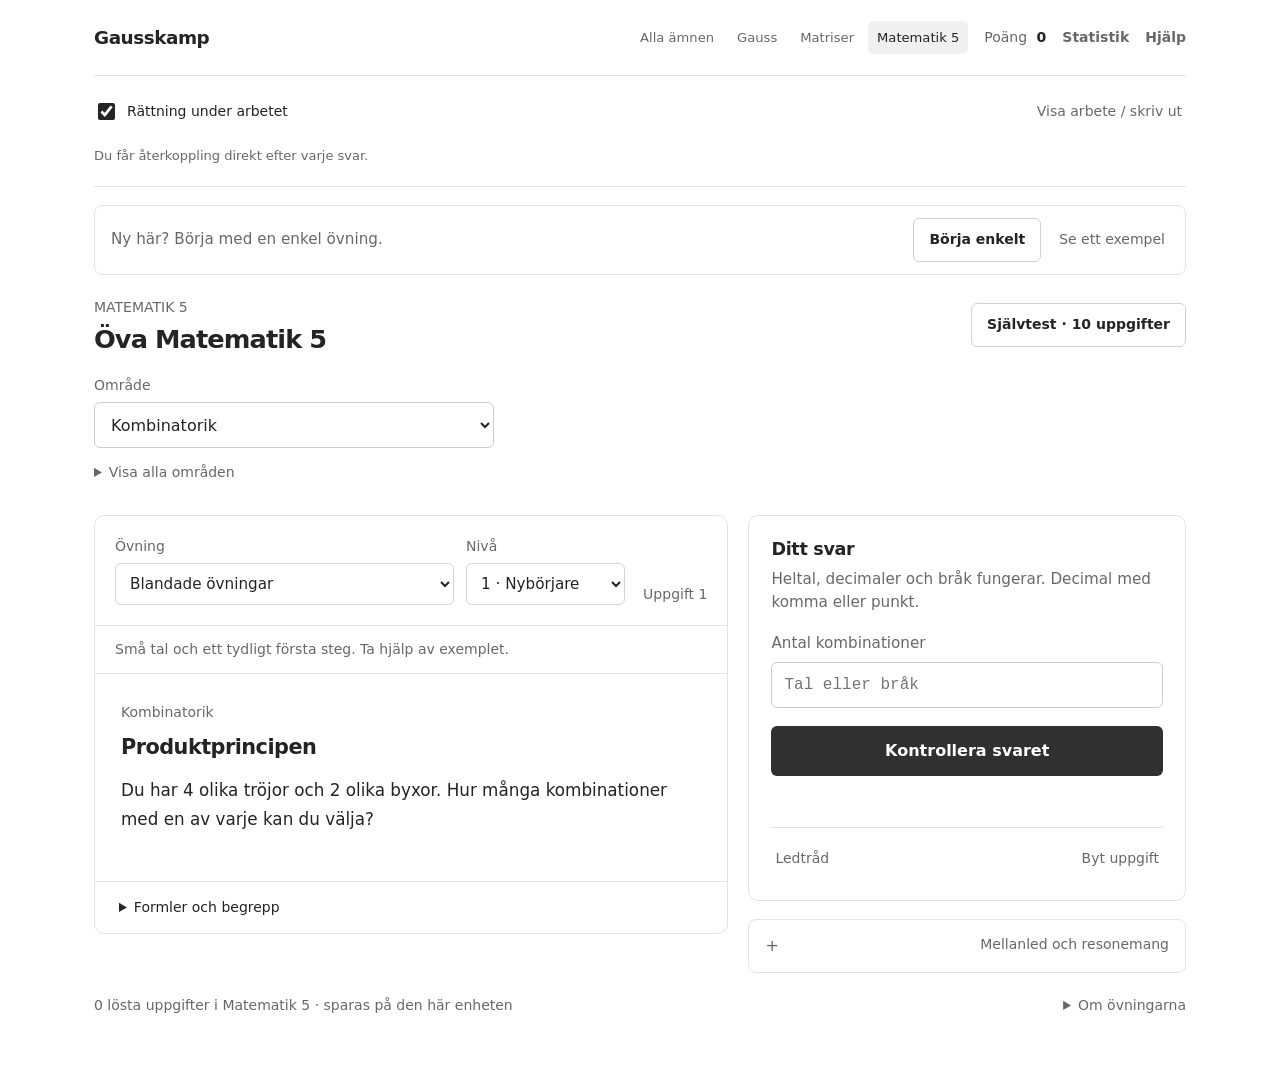
==== commit 998fc5f6: "Improved math 5" ====
--- a/math5/index.html
+++ b/math5/index.html
@@ -19,6 +19,7 @@
     <script defer="True" src="../js/shared/work-review.js"></script>
     <script defer="True" src="../js/shared/practice-shell.js"></script>
     <script defer="True" src="../js/shared/app-api.js"></script>
+    <script defer="True" src="../js/math5/math5-engine-extra.js"></script>
     <script defer="True" src="../js/math5/math5-engine-generators.js"></script>
     <script defer="True" src="../js/math5/math5-engine.js"></script>
     <script defer="True" src="../js/math5/math5.js"></script>
--- a/style.css
+++ b/style.css
@@ -1823,3 +1823,34 @@
     flex: 1 1 100px;
   }
 }
+
+/* Append to the end of style.css: flervalsfält (select) i Matematik 5 */
+.m5-fields select {
+  width: 100%;
+  min-width: 0;
+  min-height: 46px;
+  border: 1px solid #ccc;
+  background: #fff;
+  border-radius: 6px;
+  padding: 10px 12px;
+  color: var(--ink);
+  font: 16px var(--sans);
+  text-overflow: ellipsis;
+}
+.m5-fields select.wrong {
+  border-color: #b9574a;
+  background: #fff7f5;
+}
+.m5-fields select.correct {
+  border-color: #6c917f;
+}
+.m5-fields select:disabled {
+  opacity: 1;
+  background: #fafafa;
+}
+/* Long alternatives (e.g. "find the error") should wrap in the open list on mobile. */
+@media (max-width: 760px) {
+  .m5-fields select {
+    white-space: normal;
+  }
+}
